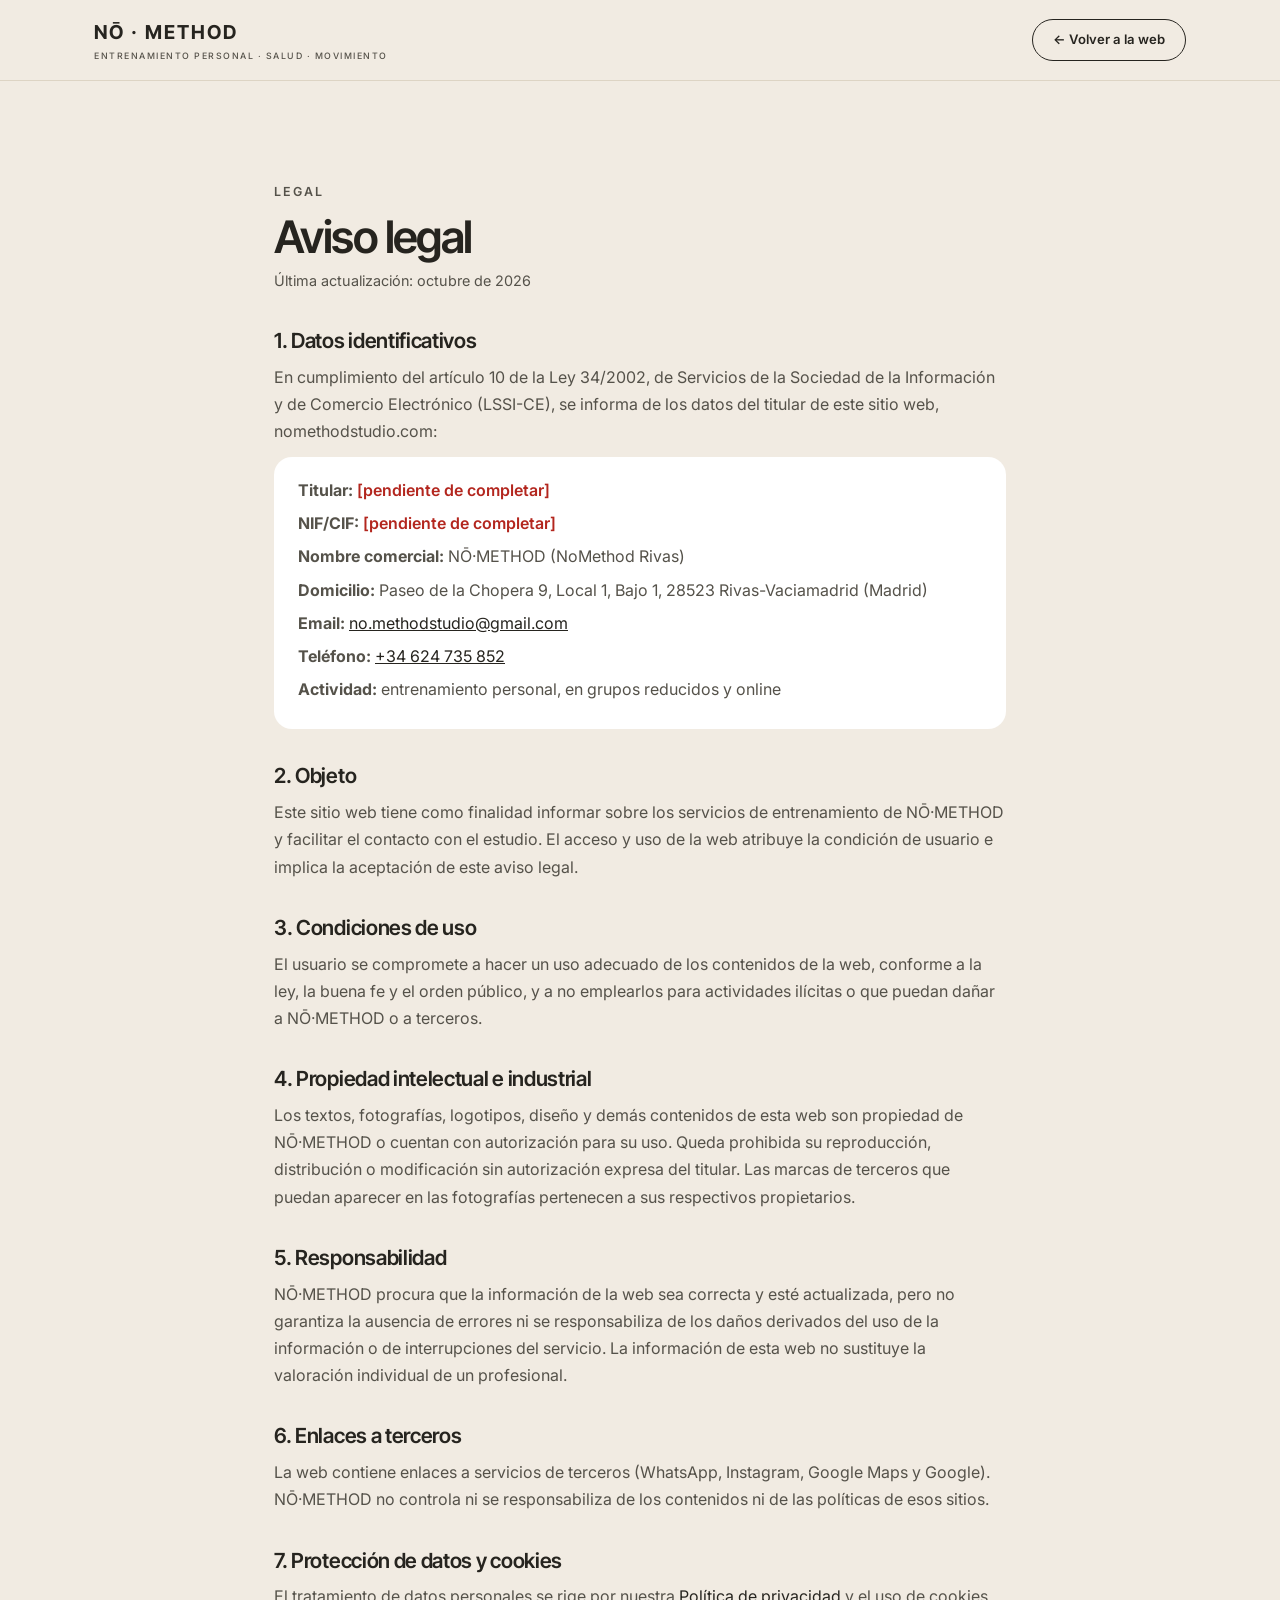
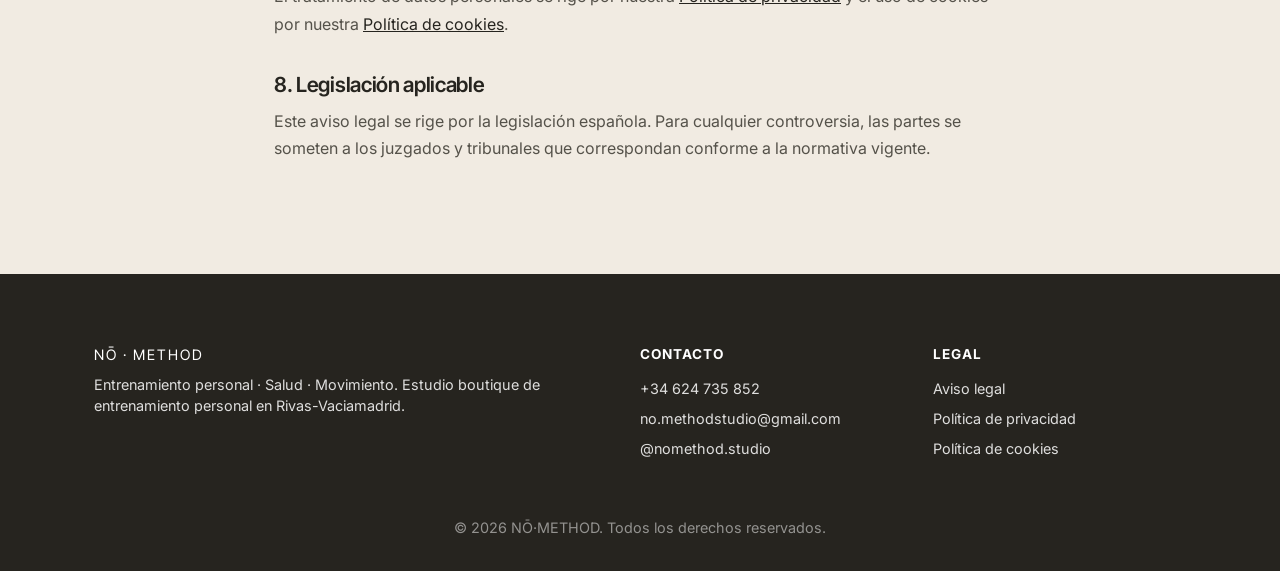
==== aviso-legal.html @ 896fe465 "Páginas legales: aviso legal, privacidad y cookies Co-Authored-By: Claude Opus 5.5 <noreply@anthropi" ====
<!DOCTYPE html>
<html lang="es">
<head>
<meta charset="UTF-8">
<meta name="viewport" content="width=device-width, initial-scale=1.0">
<title>Aviso legal | NŌ·METHOD</title>
<meta name="description" content="Aviso legal de NŌ·METHOD (NoMethod Rivas), estudio de entrenamiento personal en Rivas-Vaciamadrid.">
<link rel="canonical" href="https://nomethodstudio.com/aviso-legal.html">
<link rel="preconnect" href="https://fonts.googleapis.com">
<link rel="preconnect" href="https://fonts.gstatic.com" crossorigin>
<link href="https://fonts.googleapis.com/css2?family=Inter+Tight:wght@500;600;700&family=Inter:wght@400;500;600&display=swap" rel="stylesheet">
<link rel="stylesheet" href="/styles.css">
<link rel="icon" href="/favicon.ico" sizes="48x48">
<link rel="icon" href="/favicon-192.png" type="image/png" sizes="192x192">
<link rel="apple-touch-icon" href="/apple-touch-icon.png">
</head>
<body>

<header class="site-header">
  <div class="container header-inner">
    <a href="/" class="logo">
      NŌ · METHOD
      <span>ENTRENAMIENTO PERSONAL · SALUD · MOVIMIENTO</span>
    </a>
    <a href="/" class="btn btn-outline btn-sm">← Volver a la web</a>
  </div>
</header>

<main class="section legal">
  <div class="container">
    <p class="eyebrow">Legal</p>
    <h1>Aviso legal</h1>
    <p class="legal-date">Última actualización: octubre de 2026</p>
    <h2>1. Datos identificativos</h2>
    <p>En cumplimiento del artículo 10 de la Ley 34/2002, de Servicios de la Sociedad de la Información y de Comercio Electrónico (LSSI-CE), se informa de los datos del titular de este sitio web, nomethodstudio.com:</p>
    <ul class="legal-data">
      <li><strong>Titular:</strong> <span class="pendiente">[pendiente de completar]</span></li>
      <li><strong>NIF/CIF:</strong> <span class="pendiente">[pendiente de completar]</span></li>
      <li><strong>Nombre comercial:</strong> NŌ·METHOD (NoMethod Rivas)</li>
      <li><strong>Domicilio:</strong> Paseo de la Chopera 9, Local 1, Bajo 1, 28523 Rivas-Vaciamadrid (Madrid)</li>
      <li><strong>Email:</strong> <a href="mailto:no.methodstudio@gmail.com">no.methodstudio@gmail.com</a></li>
      <li><strong>Teléfono:</strong> <a href="tel:+34624735852">+34 624 735 852</a></li>
      <li><strong>Actividad:</strong> entrenamiento personal, en grupos reducidos y online</li>
    </ul>

    <h2>2. Objeto</h2>
    <p>Este sitio web tiene como finalidad informar sobre los servicios de entrenamiento de NŌ·METHOD y facilitar el contacto con el estudio. El acceso y uso de la web atribuye la condición de usuario e implica la aceptación de este aviso legal.</p>

    <h2>3. Condiciones de uso</h2>
    <p>El usuario se compromete a hacer un uso adecuado de los contenidos de la web, conforme a la ley, la buena fe y el orden público, y a no emplearlos para actividades ilícitas o que puedan dañar a NŌ·METHOD o a terceros.</p>

    <h2>4. Propiedad intelectual e industrial</h2>
    <p>Los textos, fotografías, logotipos, diseño y demás contenidos de esta web son propiedad de NŌ·METHOD o cuentan con autorización para su uso. Queda prohibida su reproducción, distribución o modificación sin autorización expresa del titular. Las marcas de terceros que puedan aparecer en las fotografías pertenecen a sus respectivos propietarios.</p>

    <h2>5. Responsabilidad</h2>
    <p>NŌ·METHOD procura que la información de la web sea correcta y esté actualizada, pero no garantiza la ausencia de errores ni se responsabiliza de los daños derivados del uso de la información o de interrupciones del servicio. La información de esta web no sustituye la valoración individual de un profesional.</p>

    <h2>6. Enlaces a terceros</h2>
    <p>La web contiene enlaces a servicios de terceros (WhatsApp, Instagram, Google Maps y Google). NŌ·METHOD no controla ni se responsabiliza de los contenidos ni de las políticas de esos sitios.</p>

    <h2>7. Protección de datos y cookies</h2>
    <p>El tratamiento de datos personales se rige por nuestra <a href="/privacidad.html">Política de privacidad</a> y el uso de cookies por nuestra <a href="/cookies.html">Política de cookies</a>.</p>

    <h2>8. Legislación aplicable</h2>
    <p>Este aviso legal se rige por la legislación española. Para cualquier controversia, las partes se someten a los juzgados y tribunales que correspondan conforme a la normativa vigente.</p>
  </div>
</main>

<footer class="site-footer">
  <div class="container footer-inner">
    <div>
      <p class="logo-footer">NŌ · METHOD</p>
      <p>Entrenamiento personal · Salud · Movimiento. Estudio boutique de entrenamiento personal en Rivas-Vaciamadrid.</p>
    </div>
    <div>
      <h4>Contacto</h4>
      <p><a href="tel:+34624735852">+34 624 735 852</a></p>
      <p><a href="mailto:no.methodstudio@gmail.com">no.methodstudio@gmail.com</a></p>
      <p><a href="https://www.instagram.com/nomethod.studio/" target="_blank" rel="noopener">@nomethod.studio</a></p>
    </div>
    <div>
      <h4>Legal</h4>
      <p><a href="/aviso-legal.html">Aviso legal</a></p>
      <p><a href="/privacidad.html">Política de privacidad</a></p>
      <p><a href="/cookies.html">Política de cookies</a></p>
    </div>
  </div>
  <p class="copyright">© 2026 NŌ·METHOD. Todos los derechos reservados.</p>
</footer>

</body>
</html>
---- styles.css ----
:root {
  --cream: #f1ebe2;
  --cream-alt: #e9e1d4;
  --ink: #26241f;
  --ink-soft: #55524a;
  --line: #ddd4c4;
  --white: #ffffff;
  --radius-lg: 28px;
  --radius-md: 18px;
  --radius-pill: 999px;
  --serif: 'Inter Tight', 'Inter', -apple-system, BlinkMacSystemFont, sans-serif;
  --sans: 'Inter', -apple-system, BlinkMacSystemFont, sans-serif;
}

* { box-sizing: border-box; margin: 0; padding: 0; }

body {
  font-family: var(--sans);
  color: var(--ink);
  background: var(--cream);
  line-height: 1.5;
}

h1, h2, h3 { font-family: var(--serif); font-weight: 600; line-height: 1.05; letter-spacing: -0.035em; }
h3 { letter-spacing: -0.015em; line-height: 1.2; }

.container {
  max-width: 1140px;
  margin: 0 auto;
  padding: 0 24px;
}

.center { text-align: center; }

a { color: inherit; text-decoration: none; }

/* HEADER */
.site-header {
  position: sticky;
  top: 0;
  z-index: 50;
  background: rgba(241,235,226,0.92);
  backdrop-filter: blur(6px);
  border-bottom: 1px solid var(--line);
}
.header-inner {
  display: flex;
  align-items: center;
  justify-content: space-between;
  padding: 18px 24px;
}
.logo {
  font-family: var(--serif);
  font-weight: 700;
  font-size: 1.2rem;
  letter-spacing: 2px;
  display: flex;
  flex-direction: column;
}
.logo span {
  font-family: var(--sans);
  font-size: 0.55rem;
  font-weight: 500;
  letter-spacing: 1.5px;
  color: var(--ink-soft);
  margin-top: 2px;
}
.main-nav {
  display: flex;
  align-items: center;
  gap: 28px;
  font-size: 0.9rem;
  font-weight: 500;
}
.nav-toggle {
  display: none;
  background: none;
  border: none;
  font-size: 1.4rem;
  cursor: pointer;
}

/* BUTTONS */
.btn {
  display: inline-block;
  padding: 14px 28px;
  border-radius: var(--radius-pill);
  font-weight: 600;
  font-size: 0.9rem;
  transition: opacity .2s ease;
}
.btn:hover { opacity: .85; }
.btn-dark { background: var(--ink); color: var(--white); }
.btn-outline { background: transparent; border: 1px solid var(--ink); color: var(--ink); }
.btn-sm { padding: 10px 20px; font-size: 0.82rem; }

/* HERO */
.hero {
  position: relative;
  min-height: 92vh;
  display: flex;
  flex-direction: column;
  justify-content: center;
  overflow: hidden;
  padding-bottom: 56px;
}
.hero-bg {
  position: absolute;
  inset: -16px;
  background-size: cover;
  background-position: center 60%;
  background-color: #cfc8ba;
  filter: blur(1.5px);
}
.hero-overlay {
  position: absolute;
  inset: 0;
  background: linear-gradient(90deg, rgba(241,235,226,.94) 0%, rgba(241,235,226,.86) 38%, rgba(241,235,226,.62) 68%, rgba(241,235,226,.45) 100%);
}
.hero-content { position: relative; width: 100%; padding-top: 60px; padding-bottom: 60px; color: var(--ink); }
.eyebrow {
  text-transform: uppercase;
  letter-spacing: 2px;
  font-size: 0.78rem;
  font-weight: 600;
  color: var(--ink-soft);
  margin-bottom: 14px;
}
.hero h1 { font-size: clamp(2.2rem, 5vw, 3.6rem); max-width: 720px; margin-bottom: 20px; }
.hero-text { font-size: 1.05rem; color: #3a3731; max-width: 560px; margin-bottom: 32px; }
.hero-actions { display: flex; gap: 16px; flex-wrap: wrap; }

.hero-stats {
  position: relative;
  width: 100%;
  display: grid;
  grid-template-columns: repeat(4, 1fr);
  gap: 20px 28px;
  margin-top: 64px;
  padding-top: 32px;
  border-top: 1px solid rgba(38,36,31,0.18);
  color: var(--ink);
}
.stat { text-align: center; }
.stat strong { display: block; font-family: var(--serif); font-size: 1.8rem; }
.stat span { display: block; font-weight: 600; margin-top: 8px; }
.stat small { display: block; color: var(--ink-soft); font-size: 0.8rem; margin-top: 4px; }

/* LEGAL */
.legal .container { max-width: 780px; }
.legal h1 { font-size: clamp(2rem, 4vw, 2.8rem); margin-bottom: 8px; }
.legal-date { color: var(--ink-soft); font-size: 0.9rem; margin-bottom: 40px; }
.section.legal h2 { font-size: 1.3rem; margin: 36px 0 12px; letter-spacing: -0.015em; }
.legal p, .legal li { color: var(--ink-soft); line-height: 1.7; margin-bottom: 12px; }
.legal ul { padding-left: 20px; margin-bottom: 12px; }
.legal ul.legal-data { list-style: none; padding: 20px 24px; background: var(--white); border-radius: var(--radius-md); }
.legal ul.legal-data li { margin-bottom: 6px; }
.legal a { color: var(--ink); text-decoration: underline; }
.legal .pendiente { color: #b3261e; font-weight: 600; }

/* SECTIONS */
.section { padding: 100px 0; }
.section-alt { background: var(--cream-alt); }
.section h2 { font-size: clamp(1.8rem, 3.5vw, 2.6rem); margin-bottom: 14px; }
.section-lead { color: var(--ink-soft); font-size: 1.05rem; max-width: 560px; margin-bottom: 48px; }
.section-lead.center, .center .section-lead { margin-left: auto; margin-right: auto; }

/* CARDS */
.cards-3 { display: grid; grid-template-columns: repeat(3, 1fr); gap: 24px; }
.card {
  background: var(--white);
  border-radius: var(--radius-lg);
  padding: 40px 32px;
}
.card-num { font-family: var(--serif); font-size: 2.2rem; color: var(--line); display: block; margin-bottom: 20px; }
.card h3 { font-size: 1.3rem; margin-bottom: 12px; }
.card p { color: var(--ink-soft); }

/* TEAM */
.team-grid { display: grid; grid-template-columns: repeat(3, 1fr); gap: 32px; margin-top: 20px; }
.team-card { text-align: center; }
.team-photo {
  aspect-ratio: 4/5;
  overflow: hidden;
  border-radius: var(--radius-lg);
  background: linear-gradient(135deg, #ddd4c2, #c9bfa9);
  margin-bottom: 16px;
  display: flex;
  align-items: center;
  justify-content: center;
  font-family: var(--serif);
  font-size: 2rem;
  color: var(--white);
}
.team-photo::before { content: attr(data-initials); }
.team-photo img { width: 100%; height: 100%; object-fit: cover; object-position: center 35%; }
.team-card h3 { font-size: 1.15rem; }

/* SERVICES */
.services-grid { display: grid; grid-template-columns: repeat(2, 1fr); gap: 24px; }
.service-card {
  background: var(--white);
  border-radius: var(--radius-lg);
  padding: 36px;
  position: relative;
}
.service-card h3 { font-size: 1.25rem; margin-bottom: 10px; }
.service-card > p { color: var(--ink-soft); margin-bottom: 18px; }
.service-card ul { list-style: none; margin-bottom: 24px; }
.service-card li { padding: 6px 0 6px 22px; position: relative; color: var(--ink-soft); font-size: 0.92rem; }
.service-card li::before { content: "—"; position: absolute; left: 0; color: var(--ink); }
.tag {
  position: absolute;
  top: 28px;
  right: 28px;
  background: var(--cream-alt);
  padding: 4px 14px;
  border-radius: var(--radius-pill);
  font-size: 0.75rem;
  font-weight: 600;
}

/* GALLERY */
.gallery { display: grid; grid-template-columns: repeat(4, 1fr); gap: 16px; }
.gallery img { width: 100%; height: 440px; object-fit: cover; border-radius: var(--radius-md); background: #ccc; }
.gallery .wide { grid-column: span 2; }

/* TESTIMONIAL */
.testimonial {
  max-width: 680px;
  font-family: var(--serif);
  font-size: 1.4rem;
  line-height: 1.5;
}
.testimonial footer { margin-top: 20px; font-family: var(--sans); font-weight: 600; font-size: 0.95rem; }
.testimonial footer span { font-weight: 400; color: var(--ink-soft); }
.google-rating { display: inline-flex; align-items: center; gap: 8px; margin: -24px 0 32px; font-weight: 600; font-size: 0.95rem; border-bottom: 1px solid var(--line); padding-bottom: 4px; }
.google-rating strong { font-family: var(--serif); font-size: 1.3rem; }
.stars { color: #c9a24a; letter-spacing: 2px; }
.reviews-grid { display: grid; grid-template-columns: repeat(3, 1fr); gap: 20px; }
.review { background: var(--white); border-radius: var(--radius-md); padding: 28px; display: flex; flex-direction: column; gap: 14px; }
.review p { font-family: var(--serif); font-size: 1.05rem; line-height: 1.55; flex: 1; }
.review footer { font-weight: 600; font-size: 0.9rem; }
.review footer span { font-weight: 400; color: var(--ink-soft); }

/* INSTAGRAM */
.ig-handle { display: inline-block; font-weight: 600; margin-bottom: 28px; border-bottom: 1px solid var(--ink); }
.ig-grid { display: grid; grid-template-columns: repeat(6, minmax(0, 1fr)); gap: 10px; }
.ig-cell {
  aspect-ratio: 1;
  background: linear-gradient(145deg, var(--white), var(--cream));
  border: 1px solid var(--line);
  border-radius: var(--radius-md);
  display: flex;
  flex-direction: column;
  align-items: center;
  justify-content: center;
  gap: 10px;
  color: var(--ink-soft);
  text-decoration: none;
  transition: transform .2s, color .2s;
}
.ig-cell span { font-size: 0.72rem; font-weight: 600; letter-spacing: 1.5px; text-transform: uppercase; }
.ig-cell:hover { transform: translateY(-3px); color: var(--ink); }
.ig-photo { position: relative; overflow: hidden; padding: 0; color: var(--white); }
.ig-photo img { position: absolute; inset: 0; width: 100%; height: 100%; object-fit: cover; }
.ig-photo svg { position: relative; opacity: 0; transition: opacity .2s; }
.ig-photo::after { content: ""; position: absolute; inset: 0; background: rgba(38,36,31,.35); opacity: 0; transition: opacity .2s; }
.ig-photo:hover { color: var(--white); }
.ig-photo:hover::after, .ig-photo:hover svg { opacity: 1; }
.ig-photo svg { z-index: 1; }
.ig-follow { display: inline-flex; align-items: center; gap: 10px; margin-top: 32px; }
.contact-item a, .info-grid p a { color: inherit; }

/* INFO / CONTACT GRID */
.info-grid, .contact-grid { display: grid; grid-template-columns: repeat(3, 1fr); gap: 32px; margin-top: 8px; }
.info-grid h4, .contact-item span { text-transform: uppercase; letter-spacing: 1px; font-size: 0.75rem; color: var(--ink-soft); font-weight: 600; margin-bottom: 8px; }
.info-grid p, .contact-item p { font-size: 1.02rem; }
.location-grid { display: grid; grid-template-columns: 1fr 1.5fr; gap: 48px; align-items: stretch; }
.info-grid.info-stack { grid-template-columns: 1fr; gap: 28px; margin-top: 0; }
.map iframe { display: block; width: 100%; height: 100%; min-height: 380px; border: 0; border-radius: var(--radius-lg); background: var(--cream-alt); }
.link-arrow { display: inline-block; margin-top: 10px; font-weight: 600; border-bottom: 1px solid var(--ink); }
.contact-item strong { font-family: var(--serif); font-size: 1.3rem; display: block; margin-bottom: 6px; }

.whatsapp-box {
  margin-top: 48px;
  background: var(--white);
  border-radius: var(--radius-lg);
  padding: 40px;
}
.whatsapp-box h3 { font-size: 1.4rem; margin-bottom: 10px; }
.whatsapp-box p { color: var(--ink-soft); margin-bottom: 22px; max-width: 500px; }

/* FAQ */
.faq-list { max-width: 720px; }
.faq-item {
  border-bottom: 1px solid var(--line);
  padding: 20px 0;
}
.faq-item summary { cursor: pointer; font-weight: 600; font-size: 1.05rem; list-style: none; }
.faq-item summary::-webkit-details-marker { display: none; }
.faq-item summary::after { content: "+"; float: right; font-family: var(--serif); font-size: 1.3rem; }
.faq-item[open] summary::after { content: "–"; }
.faq-item p { margin-top: 14px; color: var(--ink-soft); }

/* FOOTER */
.site-footer { background: var(--ink); color: rgba(255,255,255,0.85); padding: 70px 0 24px; }
.footer-inner { display: grid; grid-template-columns: 2fr 1fr 1fr; gap: 40px; }
.logo-footer { font-family: var(--serif); font-size: 1.1rem; letter-spacing: 2px; color: var(--white); margin-bottom: 14px; }
.site-footer h4 { font-size: 0.85rem; text-transform: uppercase; letter-spacing: 1px; margin-bottom: 14px; color: var(--white); }
.site-footer p { font-size: 0.9rem; margin-bottom: 8px; }
.site-footer a:hover { color: var(--white); }
.copyright { text-align: center; margin-top: 50px; font-size: 0.78rem; color: rgba(255,255,255,0.5); }

/* WHATSAPP FLOAT */
.whatsapp-float {
  position: fixed;
  bottom: 24px;
  right: 24px;
  width: 56px;
  height: 56px;
  background: var(--ink);
  color: var(--white);
  border-radius: 50%;
  display: flex;
  align-items: center;
  justify-content: center;
  font-size: 1.4rem;
  box-shadow: 0 8px 20px rgba(0,0,0,0.25);
  z-index: 40;
}

/* RESPONSIVE */
@media (max-width: 860px) {
  .main-nav { display: none; }
  .nav-toggle { display: block; }
  .cards-3, .services-grid, .team-grid, .info-grid, .contact-grid, .gallery, .location-grid, .reviews-grid { grid-template-columns: 1fr; }
  .location-grid { gap: 32px; }
  .map iframe { min-height: 300px; }
  .hero-stats { grid-template-columns: repeat(2, 1fr); }
  .gallery img { height: auto; aspect-ratio: 4/5; }
  .gallery .wide { grid-column: auto; aspect-ratio: 4/3; }
  .ig-grid { grid-template-columns: repeat(3, minmax(0, 1fr)); }
  .ig-cell span { font-size: 0.6rem; letter-spacing: 0.5px; }
  .footer-inner { grid-template-columns: 1fr; }
}

.main-nav.open {
  display: flex;
  flex-direction: column;
  position: absolute;
  top: 100%;
  left: 0;
  right: 0;
  background: var(--cream);
  padding: 20px 24px;
  border-bottom: 1px solid var(--line);
}
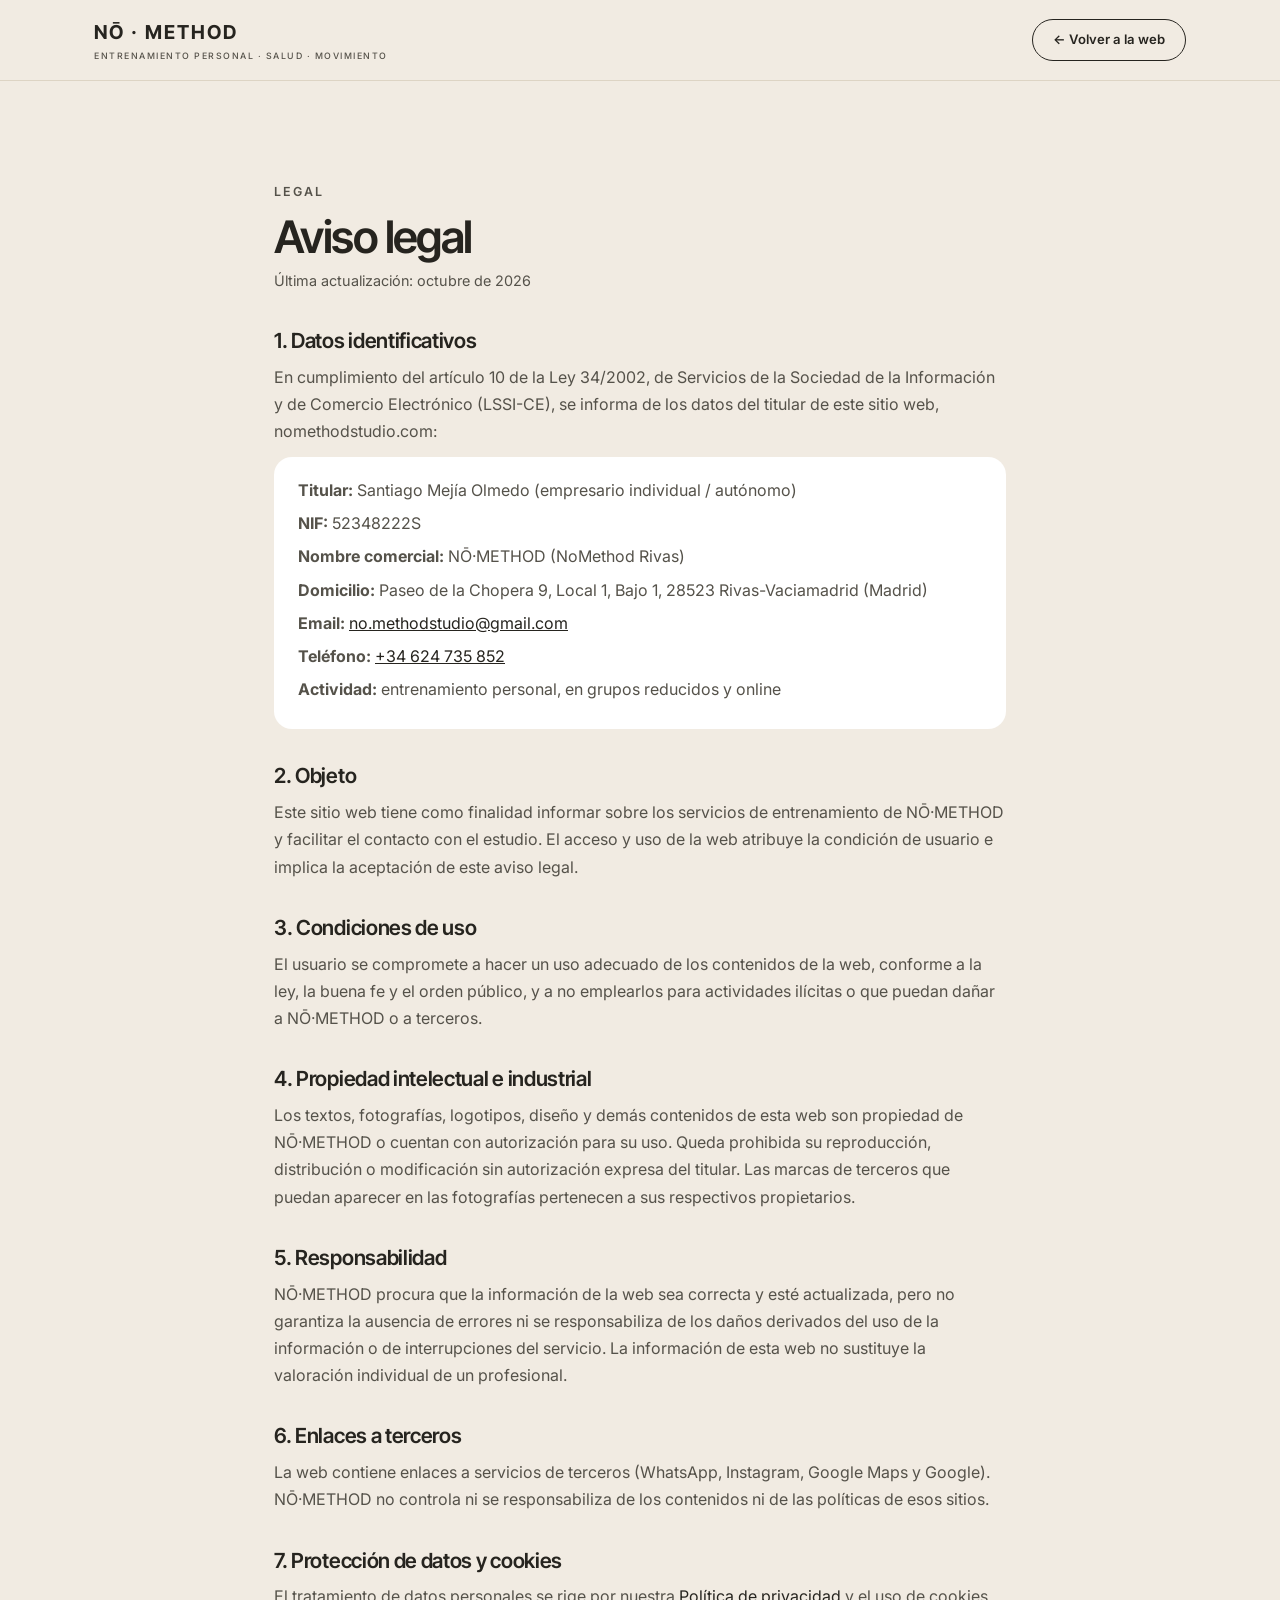
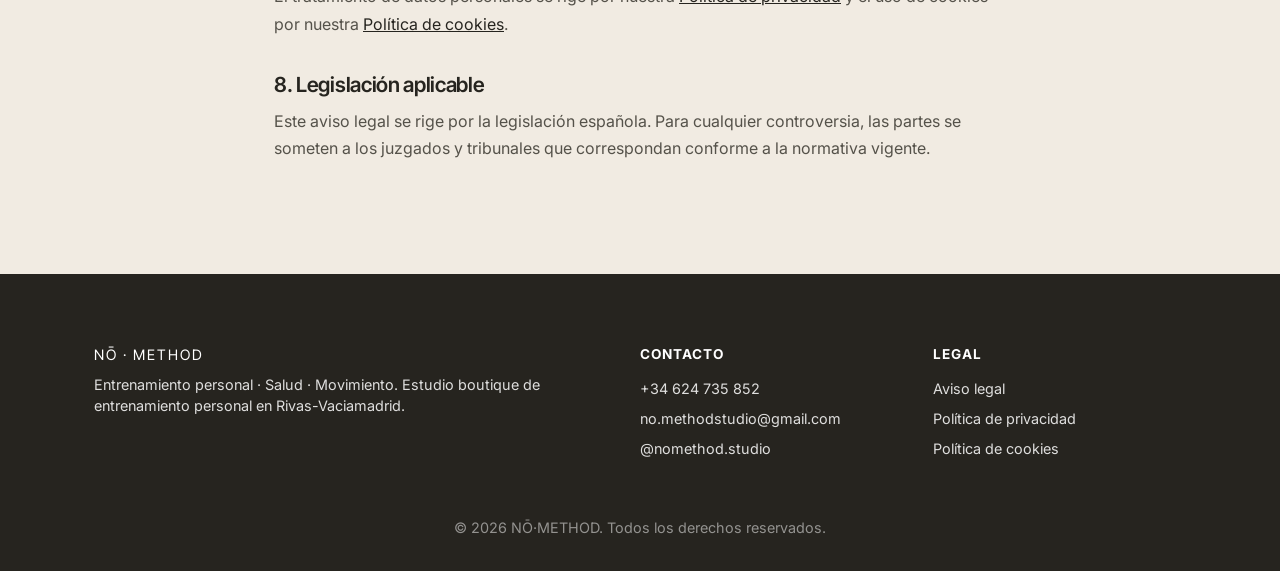
==== commit aafd7330: "Datos del titular en las páginas legales Co-Authored-By: Claude Opus 5.5 <noreply@anthropic.com>" ====
--- a/aviso-legal.html
+++ b/aviso-legal.html
@@ -34,8 +34,8 @@
     <h2>1. Datos identificativos</h2>
     <p>En cumplimiento del artículo 10 de la Ley 34/2002, de Servicios de la Sociedad de la Información y de Comercio Electrónico (LSSI-CE), se informa de los datos del titular de este sitio web, nomethodstudio.com:</p>
     <ul class="legal-data">
-      <li><strong>Titular:</strong> <span class="pendiente">[pendiente de completar]</span></li>
-      <li><strong>NIF/CIF:</strong> <span class="pendiente">[pendiente de completar]</span></li>
+      <li><strong>Titular:</strong> Santiago Mejía Olmedo (empresario individual / autónomo)</li>
+      <li><strong>NIF:</strong> 52348222S</li>
       <li><strong>Nombre comercial:</strong> NŌ·METHOD (NoMethod Rivas)</li>
       <li><strong>Domicilio:</strong> Paseo de la Chopera 9, Local 1, Bajo 1, 28523 Rivas-Vaciamadrid (Madrid)</li>
       <li><strong>Email:</strong> <a href="mailto:no.methodstudio@gmail.com">no.methodstudio@gmail.com</a></li>
